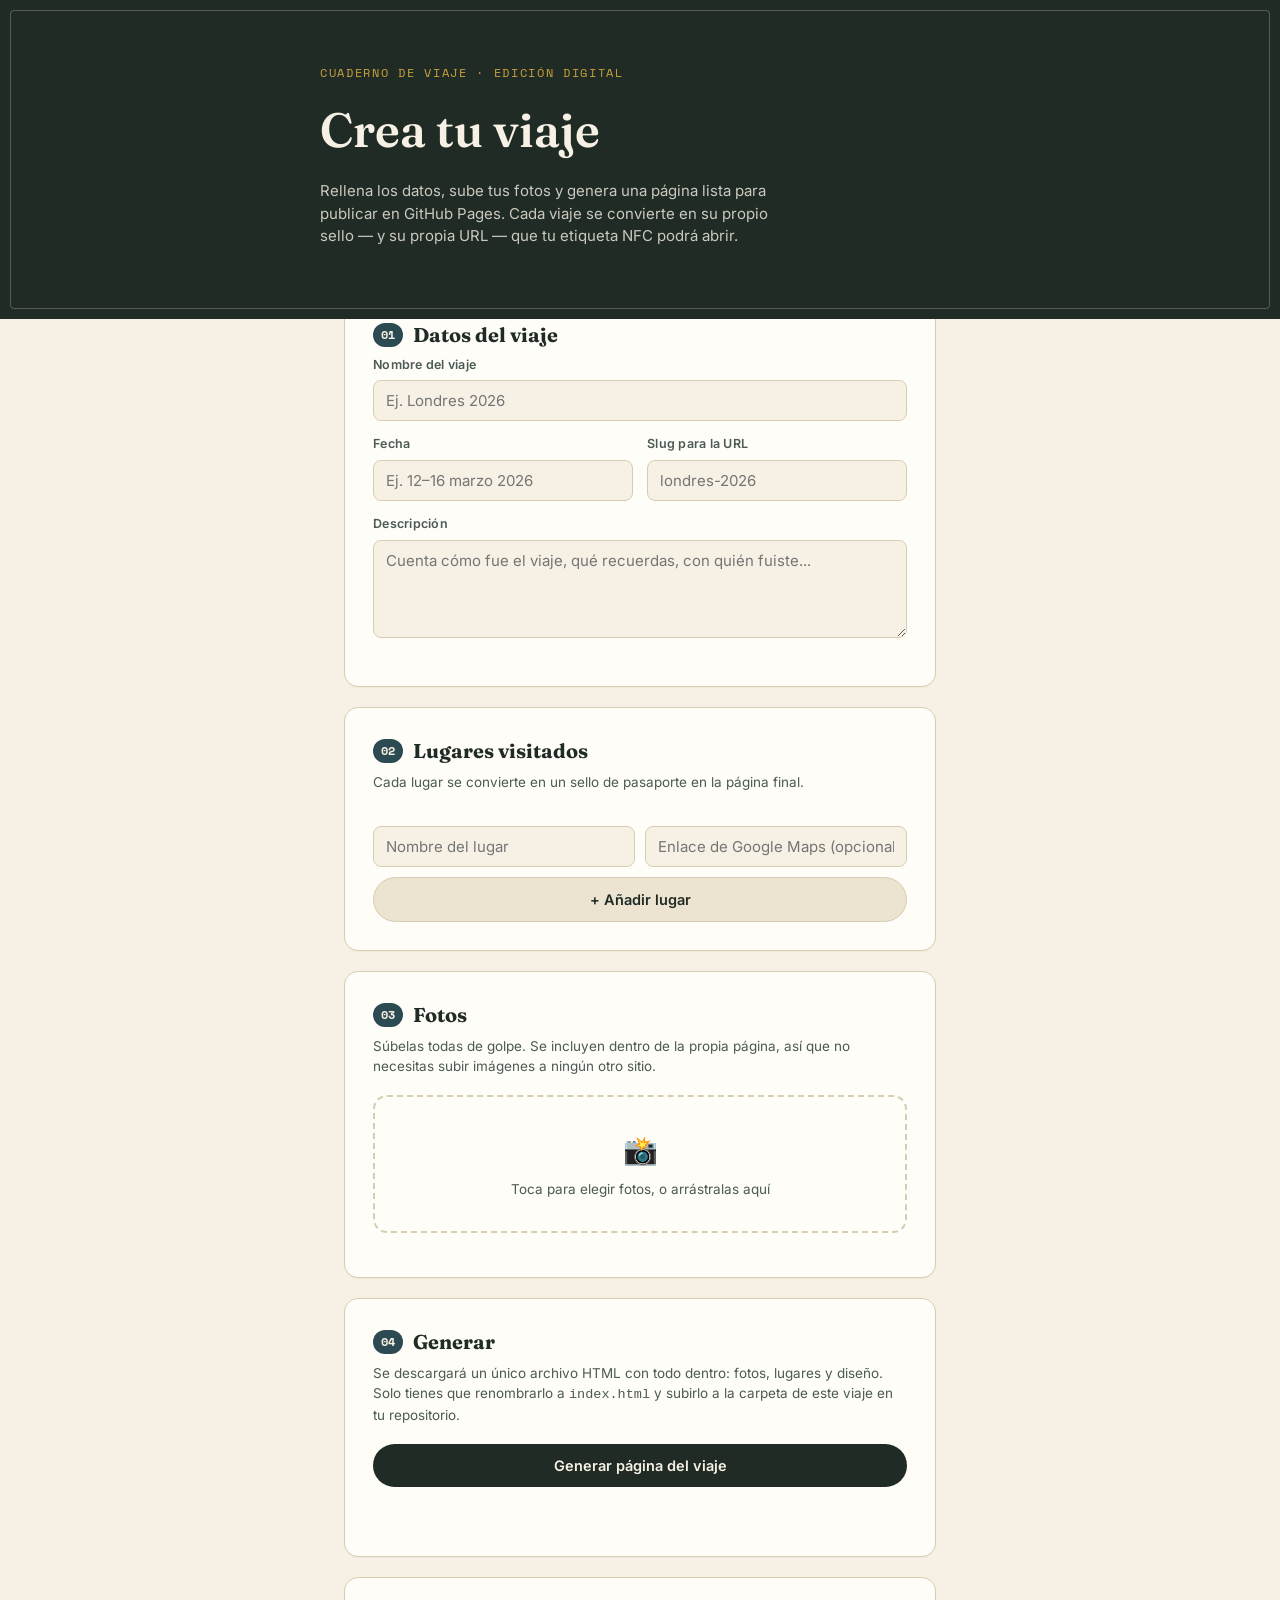
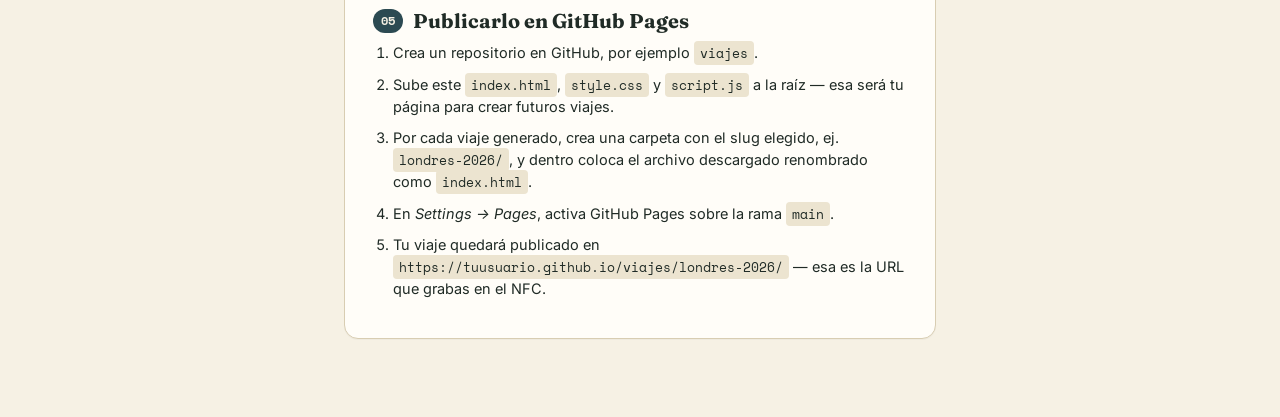
==== index.html @ c3fed7b7 "Add files via upload" ====
<!DOCTYPE html>
<html lang="es">
<head>
<meta charset="UTF-8">
<meta name="viewport" content="width=device-width, initial-scale=1.0">
<title>Creador de Viajes NFC</title>
<link rel="preconnect" href="https://fonts.googleapis.com">
<link href="https://fonts.googleapis.com/css2?family=Fraunces:opsz,wght@9..144,400;9..144,600;9..144,700&family=Inter:wght@400;500;600&family=Space+Mono:wght@400;700&display=swap" rel="stylesheet">
<link rel="stylesheet" href="style.css">
</head>
<body>

<div class="passport-cover">
  <div class="cover-inner">
    <p class="eyebrow">Cuaderno de viaje · edición digital</p>
    <h1>Crea tu viaje</h1>
    <p class="lede">Rellena los datos, sube tus fotos y genera una página lista para publicar en GitHub Pages. Cada viaje se convierte en su propio sello — y su propia URL — que tu etiqueta NFC podrá abrir.</p>
  </div>
</div>

<main class="sheet">

  <section class="field-group">
    <h2><span class="step">01</span>Datos del viaje</h2>

    <label class="field">
      <span>Nombre del viaje</span>
      <input type="text" id="tripName" placeholder="Ej. Londres 2026">
    </label>

    <div class="field-row">
      <label class="field">
        <span>Fecha</span>
        <input type="text" id="tripDate" placeholder="Ej. 12–16 marzo 2026">
      </label>
      <label class="field">
        <span>Slug para la URL</span>
        <input type="text" id="tripSlug" placeholder="londres-2026">
      </label>
    </div>

    <label class="field">
      <span>Descripción</span>
      <textarea id="tripDescription" rows="4" placeholder="Cuenta cómo fue el viaje, qué recuerdas, con quién fuiste..."></textarea>
    </label>
  </section>

  <section class="field-group">
    <h2><span class="step">02</span>Lugares visitados</h2>
    <p class="hint">Cada lugar se convierte en un sello de pasaporte en la página final.</p>

    <div id="placesList" class="places-list"></div>

    <div class="place-add">
      <input type="text" id="placeName" placeholder="Nombre del lugar">
      <input type="text" id="placeLink" placeholder="Enlace de Google Maps (opcional)">
      <button type="button" id="addPlaceBtn" class="btn-secondary">+ Añadir lugar</button>
    </div>
  </section>

  <section class="field-group">
    <h2><span class="step">03</span>Fotos</h2>
    <p class="hint">Súbelas todas de golpe. Se incluyen dentro de la propia página, así que no necesitas subir imágenes a ningún otro sitio.</p>

    <label class="dropzone" id="dropzone">
      <input type="file" id="photoInput" accept="image/*" multiple hidden>
      <span class="dz-icon">📸</span>
      <span class="dz-text">Toca para elegir fotos, o arrástralas aquí</span>
    </label>

    <div id="photoPreview" class="photo-preview"></div>
  </section>

  <section class="field-group generate-section">
    <h2><span class="step">04</span>Generar</h2>
    <p class="hint">Se descargará un único archivo HTML con todo dentro: fotos, lugares y diseño. Solo tienes que renombrarlo a <code>index.html</code> y subirlo a la carpeta de este viaje en tu repositorio.</p>
    <button type="button" id="generateBtn" class="btn-primary">Generar página del viaje</button>
    <p id="statusMsg" class="status-msg"></p>
  </section>

  <section class="field-group instructions">
    <h2><span class="step">05</span>Publicarlo en GitHub Pages</h2>
    <ol>
      <li>Crea un repositorio en GitHub, por ejemplo <code>viajes</code>.</li>
      <li>Sube este <code>index.html</code>, <code>style.css</code> y <code>script.js</code> a la raíz — esa será tu página para crear futuros viajes.</li>
      <li>Por cada viaje generado, crea una carpeta con el slug elegido, ej. <code>londres-2026/</code>, y dentro coloca el archivo descargado renombrado como <code>index.html</code>.</li>
      <li>En <em>Settings → Pages</em>, activa GitHub Pages sobre la rama <code>main</code>.</li>
      <li>Tu viaje quedará publicado en <code>https://tuusuario.github.io/viajes/londres-2026/</code> — esa es la URL que grabas en el NFC.</li>
    </ol>
  </section>

</main>

<script src="script.js"></script>
</body>
</html>
---- style.css ----
:root {
  --paper: #f6f1e4;
  --paper-dim: #ece4d0;
  --ink: #202b26;
  --ink-soft: #4b5a54;
  --stamp-red: #b3402f;
  --stamp-blue: #2c4a52;
  --gold: #c9a13b;
  --line: #d8cdb2;
  --radius: 14px;
}

* { box-sizing: border-box; }

body {
  margin: 0;
  background: var(--paper);
  color: var(--ink);
  font-family: 'Inter', sans-serif;
  line-height: 1.5;
}

h1, h2 {
  font-family: 'Fraunces', serif;
  margin: 0;
}

/* Cover */
.passport-cover {
  background: var(--ink);
  color: var(--paper);
  padding: 64px 24px 56px;
  position: relative;
  overflow: hidden;
}
.passport-cover::before {
  content: "";
  position: absolute;
  inset: 10px;
  border: 1px solid rgba(246,241,228,0.25);
  border-radius: 4px;
  pointer-events: none;
}
.cover-inner { max-width: 640px; margin: 0 auto; }
.eyebrow {
  font-family: 'Space Mono', monospace;
  text-transform: uppercase;
  letter-spacing: 0.14em;
  font-size: 12px;
  color: var(--gold);
  margin: 0 0 12px;
}
.passport-cover h1 {
  font-size: clamp(32px, 6vw, 48px);
  font-weight: 600;
}
.lede {
  margin-top: 14px;
  color: rgba(246,241,228,0.8);
  font-size: 15px;
  max-width: 52ch;
}

/* Sheet */
.sheet {
  max-width: 640px;
  margin: -28px auto 80px;
  background: var(--paper);
  padding: 0 24px;
}

.field-group {
  background: #fffdf8;
  border: 1px solid var(--line);
  border-radius: var(--radius);
  padding: 28px;
  margin-bottom: 20px;
  box-shadow: 0 1px 0 rgba(32,43,38,0.03);
}

.field-group h2 {
  font-size: 20px;
  display: flex;
  align-items: center;
  gap: 10px;
  margin-bottom: 6px;
}

.step {
  font-family: 'Space Mono', monospace;
  font-size: 12px;
  color: var(--paper);
  background: var(--stamp-blue);
  padding: 3px 8px;
  border-radius: 20px;
}

.hint {
  color: var(--ink-soft);
  font-size: 13.5px;
  margin: 6px 0 18px;
}

.field {
  display: block;
  margin-bottom: 14px;
}
.field span {
  display: block;
  font-size: 12.5px;
  font-weight: 600;
  letter-spacing: 0.02em;
  color: var(--ink-soft);
  margin-bottom: 6px;
}
.field-row {
  display: grid;
  grid-template-columns: 1fr 1fr;
  gap: 14px;
}

input[type="text"], textarea {
  width: 100%;
  font-family: 'Inter', sans-serif;
  font-size: 15px;
  padding: 10px 12px;
  border: 1px solid var(--line);
  border-radius: 8px;
  background: var(--paper);
  color: var(--ink);
}
input:focus, textarea:focus, button:focus, .dropzone:focus-within {
  outline: 2px solid var(--stamp-blue);
  outline-offset: 1px;
}
textarea { resize: vertical; }

/* Places */
.places-list {
  display: flex;
  flex-wrap: wrap;
  gap: 10px;
  margin-bottom: 16px;
}
.place-chip {
  font-family: 'Space Mono', monospace;
  font-size: 12.5px;
  border: 1.5px dashed var(--stamp-red);
  color: var(--stamp-red);
  border-radius: 999px;
  padding: 6px 12px 6px 14px;
  display: inline-flex;
  align-items: center;
  gap: 8px;
  transform: rotate(-1deg);
}
.place-chip:nth-child(even) {
  border-color: var(--stamp-blue);
  color: var(--stamp-blue);
  transform: rotate(1deg);
}
.place-chip button {
  background: none;
  border: none;
  cursor: pointer;
  color: inherit;
  font-size: 14px;
  line-height: 1;
  padding: 0;
}
.place-add {
  display: grid;
  grid-template-columns: 1fr 1fr;
  gap: 10px;
}
.place-add input { grid-column: span 1; }
.place-add button { grid-column: span 2; }

/* Dropzone */
.dropzone {
  display: flex;
  flex-direction: column;
  align-items: center;
  gap: 8px;
  border: 2px dashed var(--line);
  border-radius: var(--radius);
  padding: 32px 16px;
  cursor: pointer;
  text-align: center;
  transition: border-color 0.15s ease, background 0.15s ease;
}
.dropzone:hover, .dropzone.dragover {
  border-color: var(--stamp-blue);
  background: rgba(44,74,82,0.04);
}
.dz-icon { font-size: 28px; }
.dz-text { font-size: 13.5px; color: var(--ink-soft); }

.photo-preview {
  display: grid;
  grid-template-columns: repeat(auto-fill, minmax(84px, 1fr));
  gap: 8px;
  margin-top: 16px;
}
.photo-preview img {
  width: 100%;
  aspect-ratio: 1;
  object-fit: cover;
  border-radius: 8px;
  border: 1px solid var(--line);
}

/* Buttons */
.btn-primary, .btn-secondary {
  font-family: 'Inter', sans-serif;
  font-weight: 600;
  font-size: 14.5px;
  border: none;
  border-radius: 999px;
  padding: 13px 22px;
  cursor: pointer;
}
.btn-primary {
  background: var(--ink);
  color: var(--paper);
  width: 100%;
}
.btn-primary:hover { background: var(--stamp-blue); }
.btn-secondary {
  background: var(--paper-dim);
  color: var(--ink);
  border: 1px solid var(--line);
}
.btn-secondary:hover { background: var(--line); }

.status-msg {
  font-size: 13.5px;
  margin-top: 12px;
  color: var(--stamp-blue);
  min-height: 1.2em;
}

/* Instructions */
.instructions ol { padding-left: 20px; margin: 0; }
.instructions li { margin-bottom: 10px; font-size: 14.5px; }
.instructions code {
  font-family: 'Space Mono', monospace;
  background: var(--paper-dim);
  padding: 2px 6px;
  border-radius: 4px;
  font-size: 13px;
}

@media (max-width: 480px) {
  .field-row, .place-add { grid-template-columns: 1fr; }
  .place-add button { grid-column: span 1; }
}
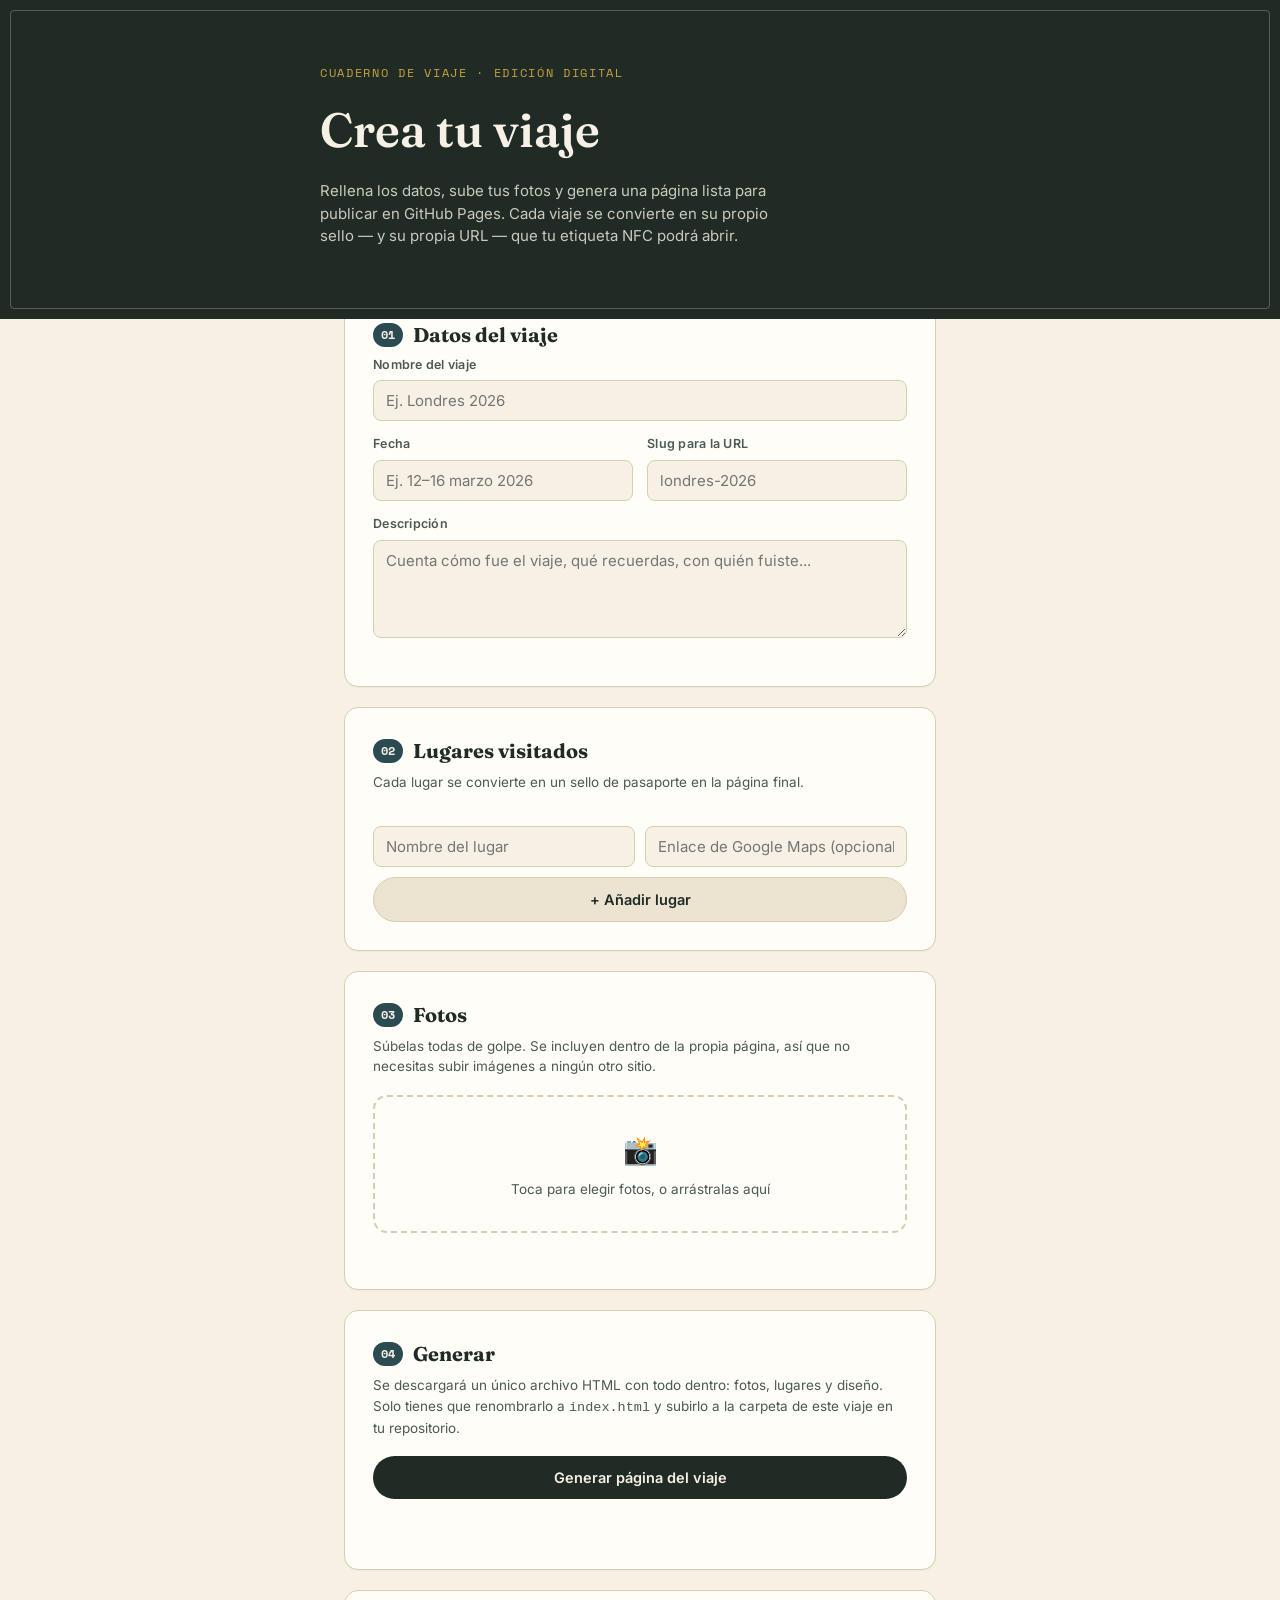
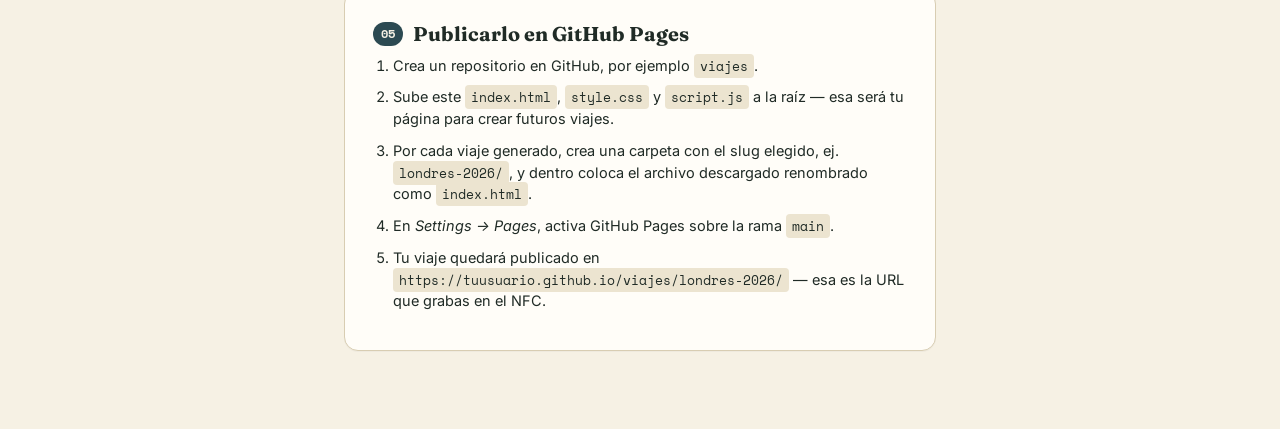
==== commit 519b3302: "Add files via upload" ====
--- a/index.html
+++ b/index.html
@@ -69,6 +69,7 @@
     </label>
 
     <div id="photoPreview" class="photo-preview"></div>
+    <p id="sizeCounter" class="size-counter"></p>
   </section>
 
   <section class="field-group generate-section">
--- a/style.css
+++ b/style.css
@@ -202,12 +202,42 @@
   gap: 8px;
   margin-top: 16px;
 }
-.photo-preview img {
+.photo-thumb {
+  position: relative;
+}
+.photo-thumb img {
   width: 100%;
   aspect-ratio: 1;
   object-fit: cover;
   border-radius: 8px;
   border: 1px solid var(--line);
+  display: block;
+}
+.photo-remove {
+  position: absolute;
+  top: 4px;
+  right: 4px;
+  width: 20px;
+  height: 20px;
+  border-radius: 50%;
+  border: none;
+  background: rgba(32,43,38,0.75);
+  color: var(--paper);
+  font-size: 13px;
+  line-height: 1;
+  cursor: pointer;
+}
+.photo-remove:hover { background: var(--stamp-red); }
+
+.size-counter {
+  font-family: 'Space Mono', monospace;
+  font-size: 12.5px;
+  color: var(--ink-soft);
+  margin-top: 10px;
+}
+.size-counter.over-limit {
+  color: var(--stamp-red);
+  font-weight: 700;
 }
 
 /* Buttons */
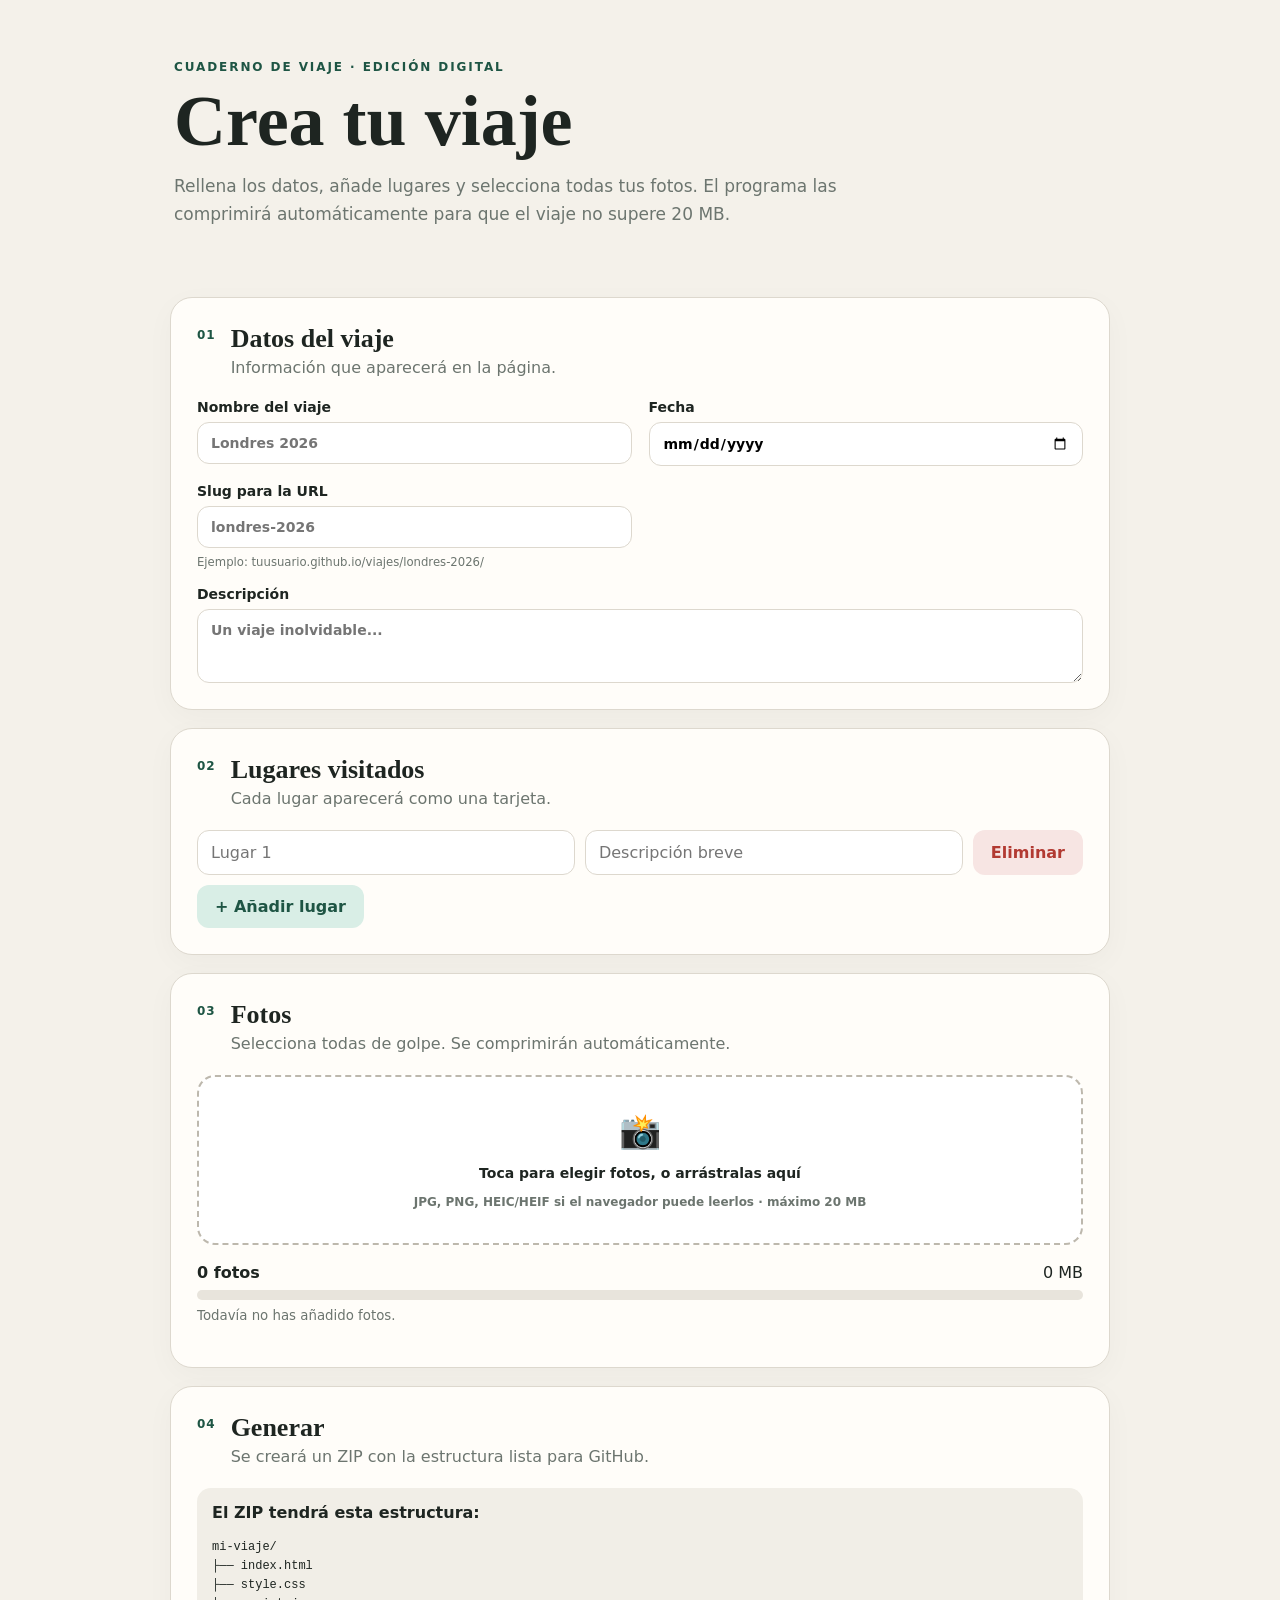
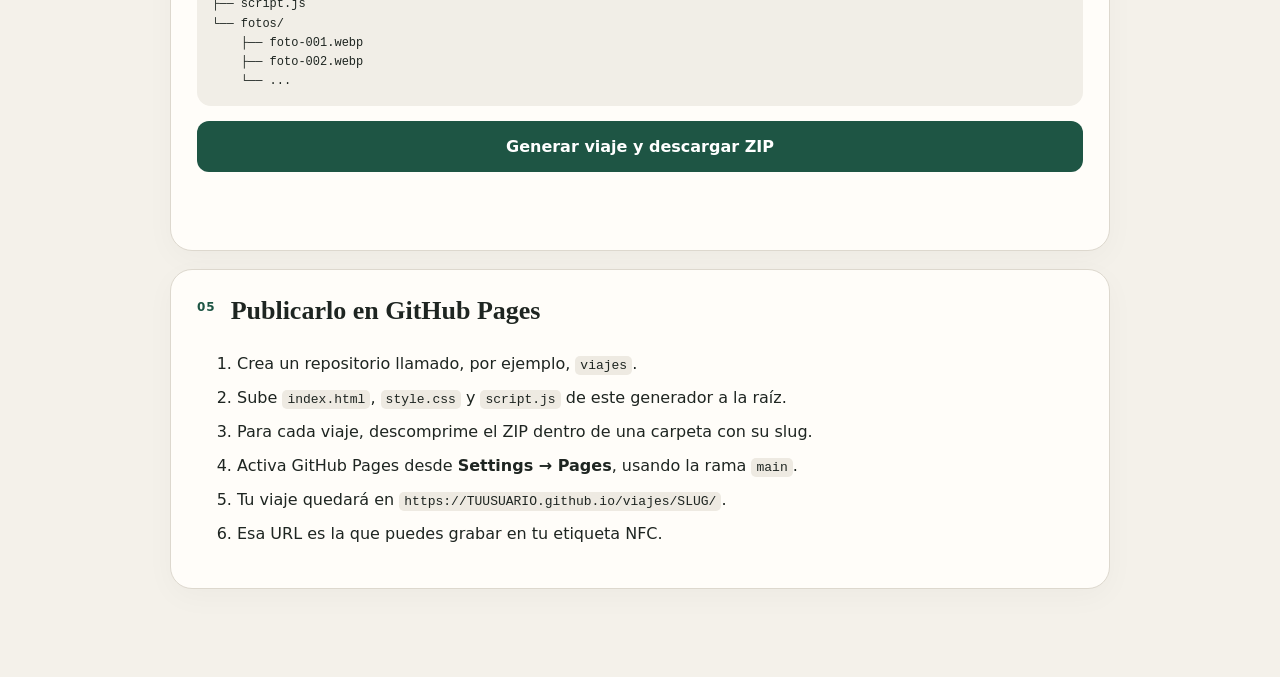
==== commit e5d89671: "Add files via upload" ====
--- a/index.html
+++ b/index.html
@@ -1,97 +1,90 @@
 <!DOCTYPE html>
 <html lang="es">
 <head>
-<meta charset="UTF-8">
-<meta name="viewport" content="width=device-width, initial-scale=1.0">
-<title>Creador de Viajes NFC</title>
-<link rel="preconnect" href="https://fonts.googleapis.com">
-<link href="https://fonts.googleapis.com/css2?family=Fraunces:opsz,wght@9..144,400;9..144,600;9..144,700&family=Inter:wght@400;500;600&family=Space+Mono:wght@400;700&display=swap" rel="stylesheet">
-<link rel="stylesheet" href="style.css">
+  <meta charset="UTF-8">
+  <meta name="viewport" content="width=device-width, initial-scale=1.0">
+  <title>Cuaderno de viaje</title>
+  <link rel="stylesheet" href="style.css">
 </head>
 <body>
+  <main class="container">
+    <header class="hero">
+      <span class="eyebrow">CUADERNO DE VIAJE · EDICIÓN DIGITAL</span>
+      <h1>Crea tu viaje</h1>
+      <p>Rellena los datos, añade lugares y selecciona todas tus fotos. El programa las comprimirá automáticamente para que el viaje no supere 20 MB.</p>
+    </header>
 
-<div class="passport-cover">
-  <div class="cover-inner">
-    <p class="eyebrow">Cuaderno de viaje · edición digital</p>
-    <h1>Crea tu viaje</h1>
-    <p class="lede">Rellena los datos, sube tus fotos y genera una página lista para publicar en GitHub Pages. Cada viaje se convierte en su propio sello — y su propia URL — que tu etiqueta NFC podrá abrir.</p>
-  </div>
-</div>
+    <section class="card">
+      <div class="step"><span>01</span><div><h2>Datos del viaje</h2><p>Información que aparecerá en la página.</p></div></div>
+      <div class="grid">
+        <label>Nombre del viaje
+          <input id="tripName" type="text" placeholder="Londres 2026">
+        </label>
+        <label>Fecha
+          <input id="tripDate" type="date">
+        </label>
+        <label>Slug para la URL
+          <input id="tripSlug" type="text" placeholder="londres-2026">
+          <small>Ejemplo: tuusuario.github.io/viajes/londres-2026/</small>
+        </label>
+        <label class="full">Descripción
+          <textarea id="tripDescription" rows="3" placeholder="Un viaje inolvidable..."></textarea>
+        </label>
+      </div>
+    </section>
 
-<main class="sheet">
+    <section class="card">
+      <div class="step"><span>02</span><div><h2>Lugares visitados</h2><p>Cada lugar aparecerá como una tarjeta.</p></div></div>
+      <div id="places"></div>
+      <button id="addPlace" class="secondary" type="button">+ Añadir lugar</button>
+    </section>
 
-  <section class="field-group">
-    <h2><span class="step">01</span>Datos del viaje</h2>
+    <section class="card">
+      <div class="step"><span>03</span><div><h2>Fotos</h2><p>Selecciona todas de golpe. Se comprimirán automáticamente.</p></div></div>
 
-    <label class="field">
-      <span>Nombre del viaje</span>
-      <input type="text" id="tripName" placeholder="Ej. Londres 2026">
-    </label>
+      <label class="dropzone" for="photoInput">
+        <div class="camera">📸</div>
+        <strong>Toca para elegir fotos, o arrástralas aquí</strong>
+        <span>JPG, PNG, HEIC/HEIF si el navegador puede leerlos · máximo 20 MB</span>
+      </label>
+      <input id="photoInput" type="file" accept="image/*" multiple hidden>
 
-    <div class="field-row">
-      <label class="field">
-        <span>Fecha</span>
-        <input type="text" id="tripDate" placeholder="Ej. 12–16 marzo 2026">
-      </label>
-      <label class="field">
-        <span>Slug para la URL</span>
-        <input type="text" id="tripSlug" placeholder="londres-2026">
-      </label>
-    </div>
+      <div class="photo-status">
+        <div><strong id="photoCount">0 fotos</strong><span id="photoSize">0 MB</span></div>
+        <div class="meter"><span id="meterBar"></span></div>
+        <small id="photoMessage">Todavía no has añadido fotos.</small>
+      </div>
+      <div id="preview" class="preview"></div>
+    </section>
 
-    <label class="field">
-      <span>Descripción</span>
-      <textarea id="tripDescription" rows="4" placeholder="Cuenta cómo fue el viaje, qué recuerdas, con quién fuiste..."></textarea>
-    </label>
-  </section>
+    <section class="card">
+      <div class="step"><span>04</span><div><h2>Generar</h2><p>Se creará un ZIP con la estructura lista para GitHub.</p></div></div>
+      <div class="result-info">
+        <p><strong>El ZIP tendrá esta estructura:</strong></p>
+        <pre id="structurePreview">londres-2026/
+├── index.html
+├── style.css
+├── script.js
+└── fotos/
+    ├── foto-001.webp
+    └── ...</pre>
+      </div>
+      <button id="generate" class="primary" type="button">Generar viaje y descargar ZIP</button>
+      <p id="generateMessage" class="generate-message"></p>
+    </section>
 
-  <section class="field-group">
-    <h2><span class="step">02</span>Lugares visitados</h2>
-    <p class="hint">Cada lugar se convierte en un sello de pasaporte en la página final.</p>
-
-    <div id="placesList" class="places-list"></div>
-
-    <div class="place-add">
-      <input type="text" id="placeName" placeholder="Nombre del lugar">
-      <input type="text" id="placeLink" placeholder="Enlace de Google Maps (opcional)">
-      <button type="button" id="addPlaceBtn" class="btn-secondary">+ Añadir lugar</button>
-    </div>
-  </section>
-
-  <section class="field-group">
-    <h2><span class="step">03</span>Fotos</h2>
-    <p class="hint">Súbelas todas de golpe. Se incluyen dentro de la propia página, así que no necesitas subir imágenes a ningún otro sitio.</p>
-
-    <label class="dropzone" id="dropzone">
-      <input type="file" id="photoInput" accept="image/*" multiple hidden>
-      <span class="dz-icon">📸</span>
-      <span class="dz-text">Toca para elegir fotos, o arrástralas aquí</span>
-    </label>
-
-    <div id="photoPreview" class="photo-preview"></div>
-    <p id="sizeCounter" class="size-counter"></p>
-  </section>
-
-  <section class="field-group generate-section">
-    <h2><span class="step">04</span>Generar</h2>
-    <p class="hint">Se descargará un único archivo HTML con todo dentro: fotos, lugares y diseño. Solo tienes que renombrarlo a <code>index.html</code> y subirlo a la carpeta de este viaje en tu repositorio.</p>
-    <button type="button" id="generateBtn" class="btn-primary">Generar página del viaje</button>
-    <p id="statusMsg" class="status-msg"></p>
-  </section>
-
-  <section class="field-group instructions">
-    <h2><span class="step">05</span>Publicarlo en GitHub Pages</h2>
-    <ol>
-      <li>Crea un repositorio en GitHub, por ejemplo <code>viajes</code>.</li>
-      <li>Sube este <code>index.html</code>, <code>style.css</code> y <code>script.js</code> a la raíz — esa será tu página para crear futuros viajes.</li>
-      <li>Por cada viaje generado, crea una carpeta con el slug elegido, ej. <code>londres-2026/</code>, y dentro coloca el archivo descargado renombrado como <code>index.html</code>.</li>
-      <li>En <em>Settings → Pages</em>, activa GitHub Pages sobre la rama <code>main</code>.</li>
-      <li>Tu viaje quedará publicado en <code>https://tuusuario.github.io/viajes/londres-2026/</code> — esa es la URL que grabas en el NFC.</li>
-    </ol>
-  </section>
-
-</main>
-
-<script src="script.js"></script>
+    <section class="card instructions">
+      <div class="step"><span>05</span><div><h2>Publicarlo en GitHub Pages</h2></div></div>
+      <ol>
+        <li>Crea un repositorio llamado, por ejemplo, <code>viajes</code>.</li>
+        <li>Sube <code>index.html</code>, <code>style.css</code> y <code>script.js</code> de este generador a la raíz.</li>
+        <li>Para cada viaje, descomprime el ZIP dentro de una carpeta con su slug.</li>
+        <li>Activa GitHub Pages desde <strong>Settings → Pages</strong>, usando la rama <code>main</code>.</li>
+        <li>Tu viaje quedará en <code>https://TUUSUARIO.github.io/viajes/SLUG/</code>.</li>
+        <li>Esa URL es la que puedes grabar en tu etiqueta NFC.</li>
+      </ol>
+    </section>
+  </main>
+  <script src="script.js"></script>
 </body>
 </html>
--- a/style.css
+++ b/style.css
@@ -1,287 +1,25 @@
-:root {
-  --paper: #f6f1e4;
-  --paper-dim: #ece4d0;
-  --ink: #202b26;
-  --ink-soft: #4b5a54;
-  --stamp-red: #b3402f;
-  --stamp-blue: #2c4a52;
-  --gold: #c9a13b;
-  --line: #d8cdb2;
-  --radius: 14px;
-}
-
-* { box-sizing: border-box; }
-
-body {
-  margin: 0;
-  background: var(--paper);
-  color: var(--ink);
-  font-family: 'Inter', sans-serif;
-  line-height: 1.5;
-}
-
-h1, h2 {
-  font-family: 'Fraunces', serif;
-  margin: 0;
-}
-
-/* Cover */
-.passport-cover {
-  background: var(--ink);
-  color: var(--paper);
-  padding: 64px 24px 56px;
-  position: relative;
-  overflow: hidden;
-}
-.passport-cover::before {
-  content: "";
-  position: absolute;
-  inset: 10px;
-  border: 1px solid rgba(246,241,228,0.25);
-  border-radius: 4px;
-  pointer-events: none;
-}
-.cover-inner { max-width: 640px; margin: 0 auto; }
-.eyebrow {
-  font-family: 'Space Mono', monospace;
-  text-transform: uppercase;
-  letter-spacing: 0.14em;
-  font-size: 12px;
-  color: var(--gold);
-  margin: 0 0 12px;
-}
-.passport-cover h1 {
-  font-size: clamp(32px, 6vw, 48px);
-  font-weight: 600;
-}
-.lede {
-  margin-top: 14px;
-  color: rgba(246,241,228,0.8);
-  font-size: 15px;
-  max-width: 52ch;
-}
-
-/* Sheet */
-.sheet {
-  max-width: 640px;
-  margin: -28px auto 80px;
-  background: var(--paper);
-  padding: 0 24px;
-}
-
-.field-group {
-  background: #fffdf8;
-  border: 1px solid var(--line);
-  border-radius: var(--radius);
-  padding: 28px;
-  margin-bottom: 20px;
-  box-shadow: 0 1px 0 rgba(32,43,38,0.03);
-}
-
-.field-group h2 {
-  font-size: 20px;
-  display: flex;
-  align-items: center;
-  gap: 10px;
-  margin-bottom: 6px;
-}
-
-.step {
-  font-family: 'Space Mono', monospace;
-  font-size: 12px;
-  color: var(--paper);
-  background: var(--stamp-blue);
-  padding: 3px 8px;
-  border-radius: 20px;
-}
-
-.hint {
-  color: var(--ink-soft);
-  font-size: 13.5px;
-  margin: 6px 0 18px;
-}
-
-.field {
-  display: block;
-  margin-bottom: 14px;
-}
-.field span {
-  display: block;
-  font-size: 12.5px;
-  font-weight: 600;
-  letter-spacing: 0.02em;
-  color: var(--ink-soft);
-  margin-bottom: 6px;
-}
-.field-row {
-  display: grid;
-  grid-template-columns: 1fr 1fr;
-  gap: 14px;
-}
-
-input[type="text"], textarea {
-  width: 100%;
-  font-family: 'Inter', sans-serif;
-  font-size: 15px;
-  padding: 10px 12px;
-  border: 1px solid var(--line);
-  border-radius: 8px;
-  background: var(--paper);
-  color: var(--ink);
-}
-input:focus, textarea:focus, button:focus, .dropzone:focus-within {
-  outline: 2px solid var(--stamp-blue);
-  outline-offset: 1px;
-}
-textarea { resize: vertical; }
-
-/* Places */
-.places-list {
-  display: flex;
-  flex-wrap: wrap;
-  gap: 10px;
-  margin-bottom: 16px;
-}
-.place-chip {
-  font-family: 'Space Mono', monospace;
-  font-size: 12.5px;
-  border: 1.5px dashed var(--stamp-red);
-  color: var(--stamp-red);
-  border-radius: 999px;
-  padding: 6px 12px 6px 14px;
-  display: inline-flex;
-  align-items: center;
-  gap: 8px;
-  transform: rotate(-1deg);
-}
-.place-chip:nth-child(even) {
-  border-color: var(--stamp-blue);
-  color: var(--stamp-blue);
-  transform: rotate(1deg);
-}
-.place-chip button {
-  background: none;
-  border: none;
-  cursor: pointer;
-  color: inherit;
-  font-size: 14px;
-  line-height: 1;
-  padding: 0;
-}
-.place-add {
-  display: grid;
-  grid-template-columns: 1fr 1fr;
-  gap: 10px;
-}
-.place-add input { grid-column: span 1; }
-.place-add button { grid-column: span 2; }
-
-/* Dropzone */
-.dropzone {
-  display: flex;
-  flex-direction: column;
-  align-items: center;
-  gap: 8px;
-  border: 2px dashed var(--line);
-  border-radius: var(--radius);
-  padding: 32px 16px;
-  cursor: pointer;
-  text-align: center;
-  transition: border-color 0.15s ease, background 0.15s ease;
-}
-.dropzone:hover, .dropzone.dragover {
-  border-color: var(--stamp-blue);
-  background: rgba(44,74,82,0.04);
-}
-.dz-icon { font-size: 28px; }
-.dz-text { font-size: 13.5px; color: var(--ink-soft); }
-
-.photo-preview {
-  display: grid;
-  grid-template-columns: repeat(auto-fill, minmax(84px, 1fr));
-  gap: 8px;
-  margin-top: 16px;
-}
-.photo-thumb {
-  position: relative;
-}
-.photo-thumb img {
-  width: 100%;
-  aspect-ratio: 1;
-  object-fit: cover;
-  border-radius: 8px;
-  border: 1px solid var(--line);
-  display: block;
-}
-.photo-remove {
-  position: absolute;
-  top: 4px;
-  right: 4px;
-  width: 20px;
-  height: 20px;
-  border-radius: 50%;
-  border: none;
-  background: rgba(32,43,38,0.75);
-  color: var(--paper);
-  font-size: 13px;
-  line-height: 1;
-  cursor: pointer;
-}
-.photo-remove:hover { background: var(--stamp-red); }
-
-.size-counter {
-  font-family: 'Space Mono', monospace;
-  font-size: 12.5px;
-  color: var(--ink-soft);
-  margin-top: 10px;
-}
-.size-counter.over-limit {
-  color: var(--stamp-red);
-  font-weight: 700;
-}
-
-/* Buttons */
-.btn-primary, .btn-secondary {
-  font-family: 'Inter', sans-serif;
-  font-weight: 600;
-  font-size: 14.5px;
-  border: none;
-  border-radius: 999px;
-  padding: 13px 22px;
-  cursor: pointer;
-}
-.btn-primary {
-  background: var(--ink);
-  color: var(--paper);
-  width: 100%;
-}
-.btn-primary:hover { background: var(--stamp-blue); }
-.btn-secondary {
-  background: var(--paper-dim);
-  color: var(--ink);
-  border: 1px solid var(--line);
-}
-.btn-secondary:hover { background: var(--line); }
-
-.status-msg {
-  font-size: 13.5px;
-  margin-top: 12px;
-  color: var(--stamp-blue);
-  min-height: 1.2em;
-}
-
-/* Instructions */
-.instructions ol { padding-left: 20px; margin: 0; }
-.instructions li { margin-bottom: 10px; font-size: 14.5px; }
-.instructions code {
-  font-family: 'Space Mono', monospace;
-  background: var(--paper-dim);
-  padding: 2px 6px;
-  border-radius: 4px;
-  font-size: 13px;
-}
-
-@media (max-width: 480px) {
-  .field-row, .place-add { grid-template-columns: 1fr; }
-  .place-add button { grid-column: span 1; }
-}
+*{box-sizing:border-box}
+:root{--bg:#f4f1ea;--card:#fffdf9;--ink:#1e2521;--muted:#6c756f;--line:#ddd8ce;--accent:#1e5544;--accent2:#d9eee6;--danger:#b23a32}
+body{margin:0;background:var(--bg);color:var(--ink);font-family:Inter,system-ui,-apple-system,BlinkMacSystemFont,"Segoe UI",sans-serif}
+.container{max-width:980px;margin:auto;padding:38px 20px 70px}
+.hero{padding:18px 4px 34px}.eyebrow{font-size:12px;letter-spacing:.16em;color:var(--accent);font-weight:800}
+h1{font-family:Georgia,serif;font-size:clamp(40px,7vw,72px);line-height:.95;margin:12px 0 18px}
+.hero p{max-width:720px;color:var(--muted);font-size:17px;line-height:1.6}
+.card{background:var(--card);border:1px solid var(--line);border-radius:22px;padding:26px;margin:18px 0;box-shadow:0 8px 30px #00000008}
+.step{display:flex;gap:15px;align-items:flex-start;margin-bottom:22px}.step>span{font-size:12px;font-weight:900;letter-spacing:.08em;color:var(--accent);padding-top:4px}.step h2{margin:0 0 4px;font-family:Georgia,serif;font-size:26px}.step p{margin:0;color:var(--muted)}
+.grid{display:grid;grid-template-columns:1fr 1fr;gap:17px}
+label{display:flex;flex-direction:column;gap:7px;font-weight:750;font-size:14px}.full{grid-column:1/-1}
+input,textarea{font:inherit;border:1px solid var(--line);border-radius:12px;background:#fff;padding:12px 13px;outline:none}
+input:focus,textarea:focus{border-color:var(--accent);box-shadow:0 0 0 3px var(--accent2)}
+small{color:var(--muted);font-weight:500}
+.place{display:grid;grid-template-columns:1fr 1fr auto;gap:10px;margin-bottom:10px}.place button{height:45px;align-self:end}
+button{border:0;border-radius:12px;padding:12px 18px;font:inherit;font-weight:800;cursor:pointer}
+.primary{background:var(--accent);color:white;width:100%;font-size:16px;padding:16px}.secondary{background:var(--accent2);color:var(--accent)}
+.remove{background:#f7e5e3;color:var(--danger)}
+.dropzone{min-height:170px;border:2px dashed #bdb8ad;border-radius:18px;align-items:center;justify-content:center;text-align:center;padding:25px;cursor:pointer;background:#fff}
+.dropzone:hover{border-color:var(--accent);background:#fbfffd}.camera{font-size:34px;margin-bottom:7px}.dropzone span{display:block;color:var(--muted);font-size:12px;margin-top:7px}
+.photo-status{margin-top:18px}.photo-status>div:first-child{display:flex;justify-content:space-between;margin-bottom:8px}.meter{height:10px;background:#e8e4dc;border-radius:20px;overflow:hidden}.meter span{display:block;height:100%;width:0;background:var(--accent);transition:.2s}.photo-status small{display:block;margin-top:8px}
+.preview{display:grid;grid-template-columns:repeat(auto-fill,minmax(120px,1fr));gap:10px;margin-top:18px}.thumb{position:relative;aspect-ratio:1;overflow:hidden;border-radius:12px;background:#eee}.thumb img{width:100%;height:100%;object-fit:cover}.thumb span{position:absolute;bottom:0;left:0;right:0;background:#0009;color:#fff;padding:5px;font-size:10px;white-space:nowrap;overflow:hidden;text-overflow:ellipsis}
+.result-info{background:#f1eee7;border-radius:14px;padding:15px;margin-bottom:15px}.result-info p{margin-top:0}.result-info pre{margin:0;white-space:pre-wrap;font-size:12px;line-height:1.6}
+.generate-message{min-height:20px;text-align:center;font-weight:700;color:var(--accent)}.instructions li{margin:10px 0;line-height:1.5}.instructions code{background:#eeeae2;padding:2px 5px;border-radius:5px}
+@media(max-width:700px){.grid{grid-template-columns:1fr}.full{grid-column:auto}.place{grid-template-columns:1fr 1fr}.place button{grid-column:1/-1}.container{padding:22px 13px 50px}.card{padding:20px}}
